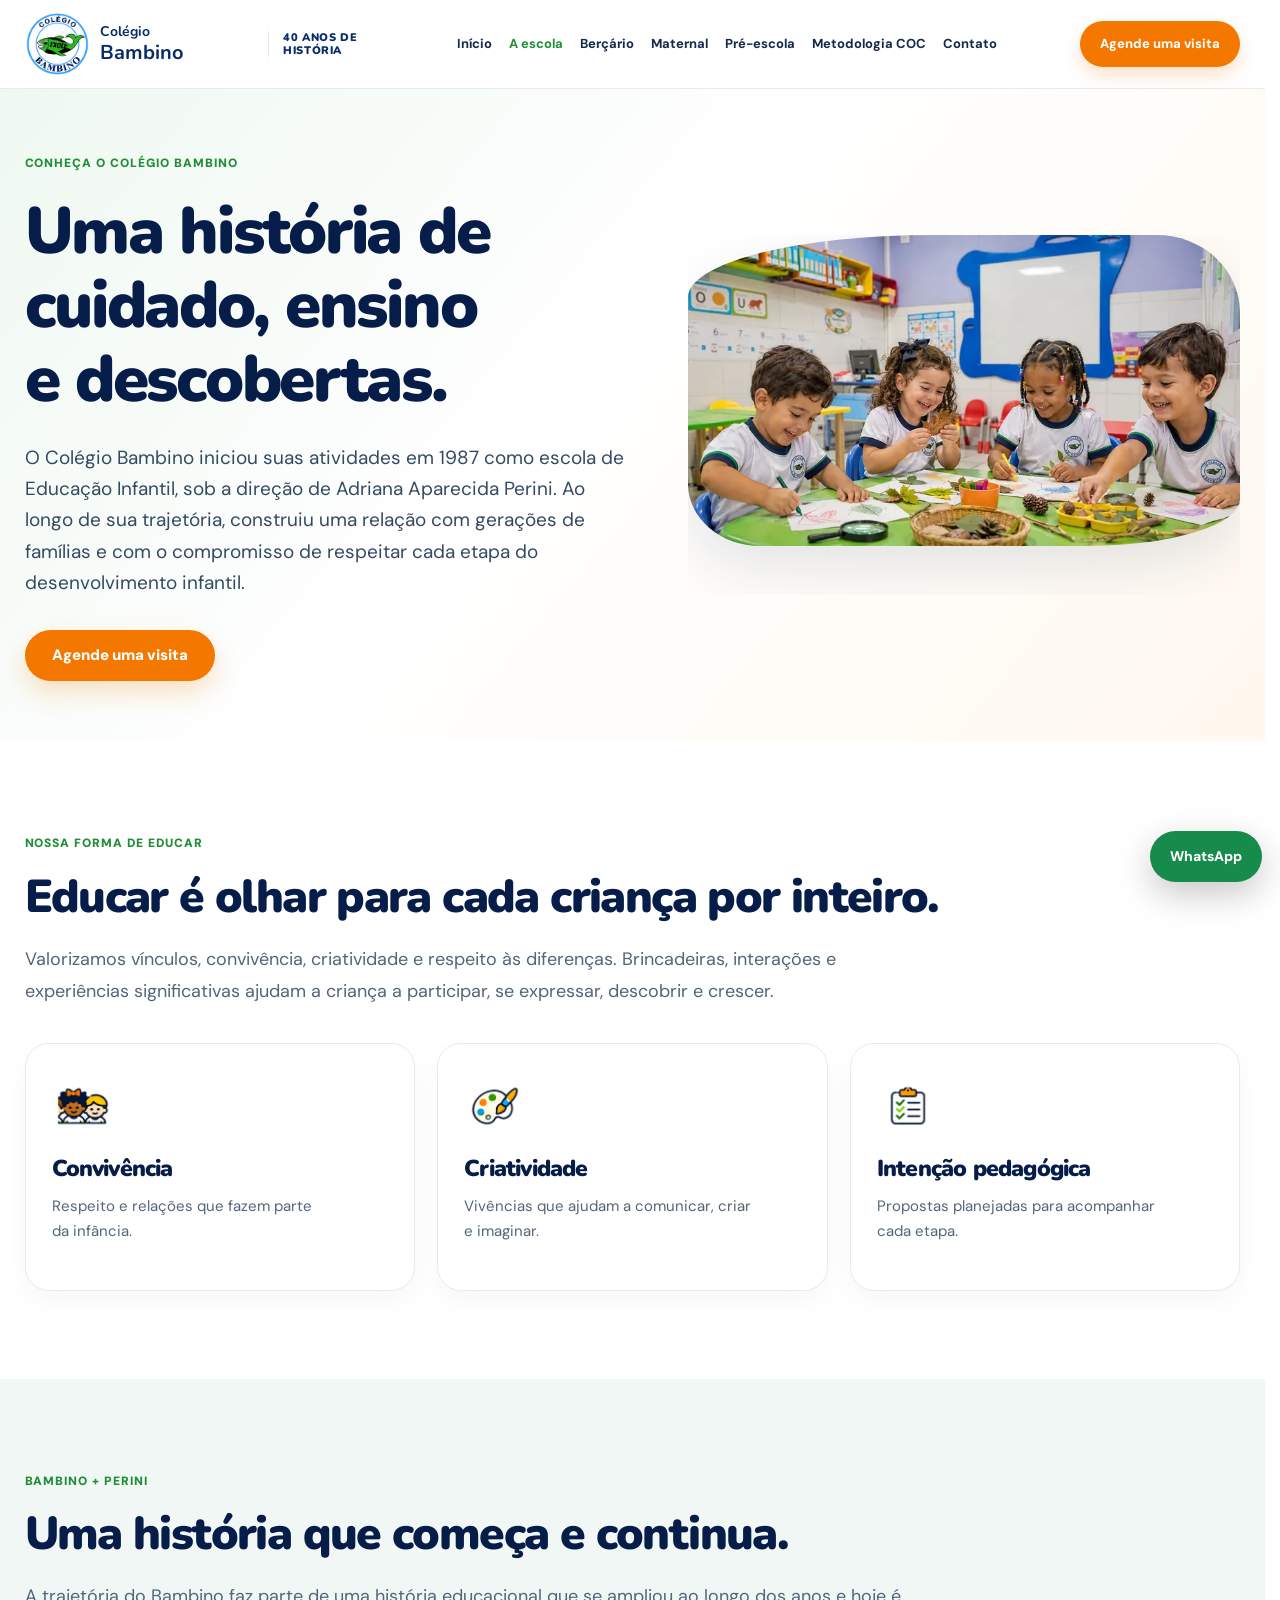
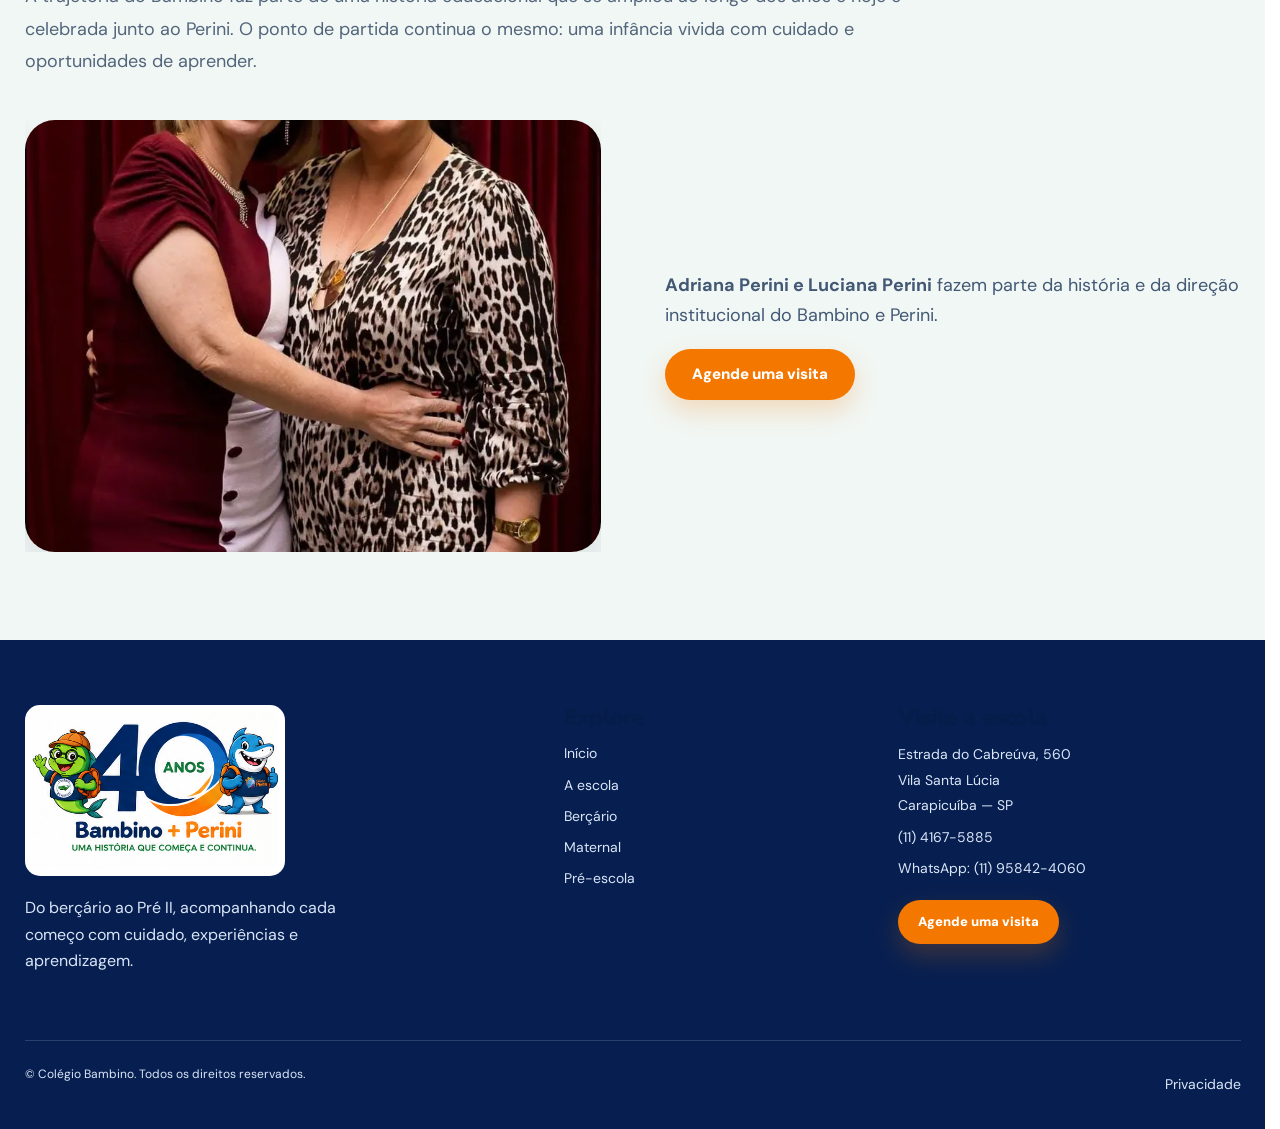
==== a-escola/index.html @ aaa8d485 "Add files via upload" ====
<!DOCTYPE html>

<html lang="pt-BR"><head><meta charset="utf-8"/><meta content="width=device-width,initial-scale=1" name="viewport"/><meta content="#072B67" name="theme-color"/><title>A Escola e Nossa História | Colégio Bambino Carapicuíba</title><meta content="Conheça a história do Colégio Bambino, sua proposta pedagógica e os 40 anos Bambino + Perini em Carapicuíba." name="description"/><link href="https://www.colegiobambino.com.br/a-escola/" rel="canonical"/><meta content="website" property="og:type"/><meta content="A Escola e Nossa História | Colégio Bambino Carapicuíba" property="og:title"/><meta content="Conheça a história do Colégio Bambino, sua proposta pedagógica e os 40 anos Bambino + Perini em Carapicuíba." property="og:description"/><meta content="https://www.colegiobambino.com.br/a-escola/" property="og:url"/><meta content="https://www.colegiobambino.com.br/assets/marcas/assinatura-40-anos.png" property="og:image"/><link href="../assets/marcas/logo-bambino.png" rel="icon" type="image/png"/><link href="https://fonts.googleapis.com" rel="preconnect"/><link crossorigin="" href="https://fonts.gstatic.com" rel="preconnect"/><link href="https://fonts.googleapis.com/css2?family=DM+Sans:wght@400;500;600;700;800&amp;family=Nunito:wght@500;600;700;800;900&amp;display=swap" rel="stylesheet"/><link href="../css/tokens.css" rel="stylesheet"/><link href="../css/site.css" rel="stylesheet"/><link href="../css/refinements.css" rel="stylesheet"/><script type="application/ld+json">{"@context": "https://schema.org", "@type": "School", "name": "Colégio Bambino", "url": "https://www.colegiobambino.com.br/", "telephone": "+55 11 95842-4060", "address": {"@type": "PostalAddress", "streetAddress": "Estrada do Cabreúva, 560", "addressLocality": "Carapicuíba", "addressRegion": "SP", "addressCountry": "BR"}, "description": "Educação Infantil particular do berçário ao Pré II, com Sistema COC, em Carapicuíba, São Paulo."}</script><script defer="" src="../js/site.js"></script><meta content="pt_BR" property="og:locale"/><meta content="index,follow,max-image-preview:large" name="robots"/><meta content="Colégio Bambino" property="og:site_name"/><meta content="summary_large_image" name="twitter:card"/></head><body><a class="skip" href="#principal">Pular para o conteúdo</a><header class="site-header"><div class="container header-wrap"><a aria-label="Colégio Bambino — início" class="brand" href="../index.html"><img alt="Colégio Bambino" decoding="async" height="70" src="../assets/marcas/logo-bambino.png" width="70"/><span>Colégio<br/><strong>Bambino</strong></span></a><span aria-label="40 anos de história Bambino e Perini" class="header-anniversary">40 ANOS DE HISTÓRIA</span><nav aria-label="Navegação principal" class="main-nav" id="menu-site"><a href="../index.html">Início</a><a aria-current="page" href="../a-escola/index.html">A escola</a><a href="../bercario/index.html">Berçário</a><a href="../maternal/index.html">Maternal</a><a href="../pre-escola/index.html">Pré-escola</a><a href="../index.html#metodologia-coc">Metodologia COC</a><a href="../contato/index.html">Contato</a></nav><div class="header-actions"><a aria-label="Agende uma visita pelo WhatsApp" class="header-cta" data-conversion="whatsapp" href="https://wa.me/5511958424060?text=Ol%C3%A1%21%20Conheci%20o%20site%20do%20Col%C3%A9gio%20Bambino%20e%20gostaria%20de%20agendar%20uma%20visita%20para%20as%20matr%C3%ADculas%20de%202027." rel="noopener noreferrer" target="_blank">Agende uma visita</a><button aria-controls="menu-site" aria-expanded="false" aria-label="Abrir menu" class="menu-toggle" type="button"><span></span><span></span><span></span></button></div></div></header><main id="principal"><section class="hero inner-hero"><div class="container hero-grid"><div class="hero-copy"><span class="eyebrow">CONHEÇA O COLÉGIO BAMBINO</span><h1>Uma história de cuidado, ensino e descobertas.</h1><p>O Colégio Bambino iniciou suas atividades em 1987 como escola de Educação Infantil, sob a direção de Adriana Aparecida Perini. Ao longo de sua trajetória, construiu uma relação com gerações de famílias e com o compromisso de respeitar cada etapa do desenvolvimento infantil.</p><div class="hero-actions"><a aria-label="Agende uma visita pelo WhatsApp" class="btn btn-primary" data-conversion="whatsapp" href="https://wa.me/5511958424060?text=Ol%C3%A1%21%20Conheci%20o%20site%20do%20Col%C3%A9gio%20Bambino%20e%20gostaria%20de%20agendar%20uma%20visita%20para%20as%20matr%C3%ADculas%20de%202027." rel="noopener noreferrer" target="_blank">Agende uma visita</a></div></div><div class="hero-image"><img alt="Crianças descobrem elementos da natureza em atividade coletiva" class="" decoding="async" fetchpriority="high" height="941" loading="eager" sizes="(max-width: 940px) 100vw, 52vw" src="../assets/fotos/exploracao-natureza.webp" srcset="../assets/fotos/exploracao-natureza-480.webp 480w, ../assets/fotos/exploracao-natureza-800.webp 800w, ../assets/fotos/exploracao-natureza.webp 1672w" width="1672"/></div></div></section><section class="section section-white" id="filosofia"><div class="container"><span class="eyebrow">NOSSA FORMA DE EDUCAR</span><h2>Educar é olhar para cada criança por inteiro.</h2><p class="lead">Valorizamos vínculos, convivência, criatividade e respeito às diferenças. Brincadeiras, interações e experiências significativas ajudam a criança a participar, se expressar, descobrir e crescer.</p><div class="feature-grid three"><article class="feature-card"><img alt="" class="ui-icon" decoding="async" height="256" loading="lazy" src="../assets/icones/18_convivencia_e_respeito.png" width="256"/><h3>Convivência</h3><p>Respeito e relações que fazem parte da infância.</p></article><article class="feature-card"><img alt="" class="ui-icon" decoding="async" height="256" loading="lazy" src="../assets/icones/09_arte_e_cultura.png" width="256"/><h3>Criatividade</h3><p>Vivências que ajudam a comunicar, criar e imaginar.</p></article><article class="feature-card"><img alt="" class="ui-icon" decoding="async" height="256" loading="lazy" src="../assets/icones/23_proposta_pedagogica.png" width="256"/><h3>Intenção pedagógica</h3><p>Propostas planejadas para acompanhar cada etapa.</p></article></div></div></section><section class="section section-mist" id="nossa-historia"><div class="container"><span class="eyebrow">BAMBINO + PERINI</span><h2>Uma história que começa e continua.</h2><p class="lead">A trajetória do Bambino faz parte de uma história educacional que se ampliou ao longo dos anos e hoje é celebrada junto ao Perini. O ponto de partida continua o mesmo: uma infância vivida com cuidado e oportunidades de aprender.</p><div class="split flip"><div class="split-text"><p><strong>Adriana Perini e Luciana Perini</strong> fazem parte da história e da direção institucional do Bambino e Perini.</p><a aria-label="Agende uma visita pelo WhatsApp" class="btn btn-primary" data-conversion="whatsapp" href="https://wa.me/5511958424060?text=Ol%C3%A1%21%20Conheci%20o%20site%20do%20Col%C3%A9gio%20Bambino%20e%20gostaria%20de%20agendar%20uma%20visita%20para%20as%20matr%C3%ADculas%20de%202027." rel="noopener noreferrer" target="_blank">Agende uma visita</a></div><div class="photo-frame"><img alt="Adriana Perini, à esquerda, e Luciana Perini, à direita" class="" decoding="async" height="1280" loading="lazy" sizes="(max-width: 640px) 100vw, (max-width: 940px) 90vw, 50vw" src="../assets/fotos/diretoras-adriana-luciana.webp" srcset="../assets/fotos/diretoras-adriana-luciana-480.webp 480w, ../assets/fotos/diretoras-adriana-luciana-800.webp 800w, ../assets/fotos/diretoras-adriana-luciana.webp 904w" width="904"/></div></div></div></section></main><footer class="site-footer"><div class="container footer-grid"><div class="footer-intro"><img alt="40 anos Bambino + Perini — Uma história que começa e continua" class="brand-anniversary" decoding="async" height="295" src="../assets/marcas/assinatura-40-anos.png" width="460"/><p>Do berçário ao Pré II, acompanhando cada começo com cuidado, experiências e aprendizagem.</p></div><div><h3>Explore</h3><a href="../index.html">Início</a><a href="../a-escola/index.html">A escola</a><a href="../bercario/index.html">Berçário</a><a href="../maternal/index.html">Maternal</a><a href="../pre-escola/index.html">Pré-escola</a></div><div><h3>Visite a escola</h3><address>Estrada do Cabreúva, 560<br/>Vila Santa Lúcia<br/>Carapicuíba — SP</address><a href="tel:+551141675885">(11) 4167-5885</a><a href="https://wa.me/5511958424060?text=Ol%C3%A1%21%20Conheci%20o%20site%20do%20Col%C3%A9gio%20Bambino%20e%20gostaria%20de%20agendar%20uma%20visita%20para%20as%20matr%C3%ADculas%20de%202027." rel="noopener noreferrer" target="_blank">WhatsApp: (11) 95842-4060</a><a aria-label="Agende uma visita pelo WhatsApp" class="btn btn-primary" data-conversion="whatsapp" href="https://wa.me/5511958424060?text=Ol%C3%A1%21%20Conheci%20o%20site%20do%20Col%C3%A9gio%20Bambino%20e%20gostaria%20de%20agendar%20uma%20visita%20para%20as%20matr%C3%ADculas%20de%202027." rel="noopener noreferrer" target="_blank">Agende uma visita</a></div></div><div class="container footer-base"><span>© Colégio Bambino. Todos os direitos reservados.</span><a href="../privacidade/index.html">Privacidade</a></div></footer><a aria-label="Conversar com a secretaria pelo WhatsApp" class="floating-whatsapp" data-conversion="whatsapp" href="https://wa.me/5511958424060?text=Ol%C3%A1%21%20Conheci%20o%20site%20do%20Col%C3%A9gio%20Bambino%20e%20gostaria%20de%20agendar%20uma%20visita%20para%20as%20matr%C3%ADculas%20de%202027." rel="noopener noreferrer" target="_blank">WhatsApp</a></body></html>
---- css/tokens.css ----
/* Colégio Bambino · tokens de interface · identidade cromática aproximada das artes homologadas */
:root {
  --blue: #082d6a; --blue-deep: #061d49; --green: #228f38;
  --orange: #f47700; --ink: #14294c; --muted: #5c6d80;
  --paper: #ffffff; --mist: #f1f7f4; --line: #e5ebee;
  --radius: 24px; --container: 1216px;
  --shadow: 0 22px 55px rgba(7,36,76,.11);
  --focus-ring: #f47700;
}
---- css/site.css ----
/* Colégio Bambino — identidade homologada. As cores são aproximações dos arquivos visuais; validar HEX na marca matriz. */
:root{--blue:#082d6a;--blue-deep:#061d49;--green:#228f38;--orange:#f47700;--ink:#14294c;--muted:#5c6d80;--paper:#fff;--mist:#f1f7f4;--line:#e5ebee;--radius:24px;--container:1216px;--shadow:0 22px 55px rgba(7,36,76,.11)}
*{box-sizing:border-box}html{scroll-behavior:smooth;scroll-padding-top:98px}body{margin:0;font-family:'DM Sans',Arial,sans-serif;color:var(--ink);background:#fff;line-height:1.65}img{display:block;max-width:100%}a{color:inherit;text-decoration:none}button,input,textarea,select{font:inherit}button{cursor:pointer}a:focus-visible,button:focus-visible,input:focus-visible,textarea:focus-visible,select:focus-visible,summary:focus-visible{outline:3px solid var(--orange);outline-offset:3px}.container{width:min(calc(100% - 44px),var(--container));margin-inline:auto}.skip{position:absolute;top:-60px;left:12px;background:white;z-index:1000;padding:10px}.skip:focus{top:10px}.site-header{position:sticky;z-index:200;top:0;background:rgba(255,255,255,.96);backdrop-filter:blur(15px);border-bottom:1px solid var(--line)}.header-wrap{display:flex;align-items:center;justify-content:space-between;gap:28px;min-height:88px}.brand{display:flex;align-items:center;gap:10px;min-width:160px;color:var(--blue);font-family:Nunito,Arial,sans-serif;font-size:14px;line-height:1.15;font-weight:700}.brand img{width:65px;height:65px;object-fit:contain}.brand strong{font-size:20px}.main-nav{display:flex;align-items:center;gap:17px}.main-nav a{font-size:13px;font-weight:700;white-space:nowrap}.main-nav a:hover,.main-nav a[aria-current=page]{color:var(--green)}.header-actions{display:flex;align-items:center;gap:12px}.header-cta{background:var(--orange);color:#fff;border-radius:100px;padding:12px 20px;font-size:13px;font-weight:800;white-space:nowrap;box-shadow:0 8px 18px rgba(244,119,0,.22)}.menu-toggle{display:none;background:transparent;border:0;width:44px;height:44px;padding:10px}.menu-toggle span{display:block;width:24px;height:2px;background:var(--blue);margin:5px 0}.hero{position:relative;overflow:hidden;background:linear-gradient(130deg,#eff8f1 0%,#fff 46%,#fff8ef 100%)}.home-hero{padding:68px 0 32px}.inner-hero{padding:60px 0}.hero-grid{display:grid;grid-template-columns:1.04fr .96fr;align-items:center;gap:clamp(28px,5vw,80px)}.eyebrow{display:inline-flex;align-items:center;gap:9px;font-size:12px;font-weight:900;letter-spacing:.15em;text-transform:uppercase;color:var(--green)}h1,h2,h3,p{margin-top:0}h1,h2,h3{font-family:Nunito,Arial,sans-serif;letter-spacing:-.035em;line-height:1.13;color:var(--blue-deep)}h1{font-size:clamp(39px,5.1vw,74px);margin:20px 0 25px;font-weight:900}h1 em{font-style:normal;color:var(--green)}h2{font-size:clamp(31px,3.6vw,51px);max-width:950px;margin:15px 0 20px;font-weight:900}h3{font-size:23px;font-weight:900;margin-bottom:12px}.hero-copy p{font-size:clamp(16px,1.5vw,19px);max-width:635px;color:#344a63}.hero-support{font-size:15px!important;font-weight:700;color:var(--blue)!important}.hero-actions{display:flex;align-items:center;flex-wrap:wrap;gap:18px;margin-top:32px}.btn{display:inline-flex;align-items:center;justify-content:center;gap:18px;border:2px solid transparent;border-radius:100px;padding:14px 25px;font-size:15px;font-weight:900;line-height:1.25;transition:transform .2s,box-shadow .2s;text-align:center}.btn:hover,.header-cta:hover{transform:translateY(-2px)}.btn-primary{background:var(--orange);color:white;box-shadow:0 11px 26px rgba(244,119,0,.23)}.btn-outline{border-color:var(--blue);color:var(--blue);background:white}.btn span{font-size:21px;line-height:1}.text-link,.card-link{font-weight:900;color:var(--green);text-decoration:underline;text-decoration-thickness:2px;text-underline-offset:5px}.hero-image{position:relative;min-height:360px}.hero-image>img{height:clamp(340px,38vw,510px);width:100%;object-fit:cover;object-position:center;border-radius:44% 15% 28% 13% / 20% 25% 15% 20%;box-shadow:var(--shadow)}.photo-label{position:absolute;bottom:12px;left:-18px;border-radius:16px;padding:13px 18px;background:white;box-shadow:var(--shadow);font-size:14px;font-weight:800}.hero-anniversary{display:flex;align-items:center;gap:24px;margin-top:30px;padding-top:22px;border-top:1px solid #dae7da}.brand-anniversary{width:220px;max-width:100%;height:auto;object-fit:contain}.hero-anniversary span{font-weight:800;color:var(--blue)}.section{padding:88px 0;scroll-margin-top:90px}.section .lead{font-size:18px;max-width:900px;color:#52657b;line-height:1.8;margin-bottom:34px}.section-white{background:white}.section-mist{background:var(--mist)}.section-blue{background:#eff4ff}.section-cta{background:var(--blue-deep);color:white;text-align:center}.section-cta .container{max-width:900px}.section-cta h2,.section-cta .eyebrow,.section-cta .lead{color:#fff}.section-cta .eyebrow{color:#a1e5b1}.section-cta .lead{margin-inline:auto}.section-cta .btn{margin-top:12px}.compact{text-align:center}.compact h2,.compact .lead{margin-inline:auto}.split{display:grid;grid-template-columns:1fr 1fr;align-items:center;gap:clamp(25px,5vw,85px);margin-top:42px}.split.flip .photo-frame,.split.flip .mascot-panel{grid-column:1;grid-row:1}.split.flip .split-text{grid-column:2;grid-row:1}.split-text p{color:#425875;font-size:18px}.photo-frame img{width:100%;aspect-ratio:4/3;object-fit:cover;border-radius:30px;box-shadow:var(--shadow)}.mascot-panel{min-height:340px;border-radius:32px;background:linear-gradient(145deg,#dff3e4,#fef7e8);display:flex;align-items:center;justify-content:center;padding:25px}.mascot-panel img{max-height:355px;object-fit:contain}.feature-grid,.photo-grid{display:grid;gap:22px;margin-top:36px}.feature-grid.three,.photo-grid{grid-template-columns:repeat(3,minmax(0,1fr))}.feature-grid.two{grid-template-columns:repeat(2,minmax(0,1fr))}.feature-grid.four{grid-template-columns:repeat(4,minmax(0,1fr))}.feature-card{background:white;border:1px solid #e5eced;padding:31px 26px;border-radius:24px;box-shadow:0 10px 26px rgba(7,37,80,.035);height:100%}.feature-card .ui-icon{width:62px;height:62px;object-fit:contain;margin-bottom:19px}.feature-card p{color:#53657a;font-size:15px}.feature-card h3{font-size:23px}.section-footnote{font-size:14px;color:#5b6c7e;margin-top:22px}.feature-grid+.btn{margin-top:30px}.photo-card{background:white;border-radius:26px;overflow:hidden;box-shadow:0 10px 32px rgba(5,37,74,.07)}.photo-card-media{overflow:hidden}.photo-card-media img{width:100%;aspect-ratio:4/3;object-fit:cover;transition:transform .4s}.photo-card:hover .photo-card-media img{transform:scale(1.035)}.photo-card-foot{padding:20px 24px}.photo-card-foot h3{font-size:20px;margin:0}.photo-card-foot .card-link{display:inline-block;margin-top:13px}.center-cta{text-align:center;margin-top:38px}.mini-benefits{display:grid;grid-template-columns:44px 1fr;align-items:center;gap:10px 14px;margin:25px 0}.mini-benefits .ui-icon{width:44px;height:44px;object-fit:contain}.mini-benefits span{font-weight:800;color:var(--blue)}.faq-list{max-width:850px;margin:34px auto 0}.faq-item{border-radius:15px;background:white;border:1px solid #e4ecee;margin:10px 0;padding:2px 22px}.faq-item summary{cursor:pointer;display:flex;justify-content:space-between;align-items:center;gap:20px;padding:20px 0;font-weight:800;color:var(--blue);list-style:none}.faq-item summary::-webkit-details-marker{display:none}.faq-item summary span{font-size:27px;color:var(--green)}.faq-item[open] summary span{transform:rotate(45deg)}.faq-item p{color:#52657b;padding:0 0 20px;margin:0}.contact-grid{display:grid;grid-template-columns:.8fr 1.2fr;gap:40px;margin-top:30px}.contact-aside{background:var(--mist);padding:34px;border-radius:24px;align-self:start}.contact-aside a:not(.btn){display:block;margin:14px 0;color:var(--green);font-weight:800}.contact-aside .btn{margin-top:25px}.small-note{font-size:12px;color:#677487}.lead-form{display:grid;gap:17px;background:white;border:1px solid var(--line);border-radius:24px;padding:30px;box-shadow:var(--shadow)}.lead-form label{font-weight:700;color:var(--blue);display:grid;gap:7px}.lead-form input:not([type=checkbox]),.lead-form select,.lead-form textarea{min-width:0;width:100%;border:1px solid #cbd7df;border-radius:12px;padding:13px 15px;color:#182f4a;background:white}.lead-form .consent{display:flex;gap:12px;font-size:13px;font-weight:500;line-height:1.45}.consent input{flex:none;width:19px;height:19px}.consent a{text-decoration:underline;color:var(--green)}.lead-form button{justify-self:start}.site-footer{background:#071f50;color:#dae6f8;padding-top:65px}.footer-grid{display:grid;grid-template-columns:1.4fr .8fr 1fr;gap:60px;padding-bottom:50px}.footer-intro .brand-anniversary{background:white;border-radius:15px;padding:7px;width:255px}.footer-intro p{margin-top:19px;max-width:345px}.site-footer h2{font-size:19px;color:white;margin-top:10px}.site-footer a:not(.btn){display:block;margin:8px 0;font-size:14px}.site-footer address{font-style:normal;line-height:1.8;font-size:14px}.site-footer .btn{margin-top:12px;font-size:13px;padding:12px 18px}.footer-base{border-top:1px solid #27416d;padding:24px 0;display:flex;justify-content:space-between;gap:20px;font-size:12px}.floating-whatsapp{position:fixed;right:18px;bottom:18px;z-index:99;background:#168b4c;color:#fff;padding:14px 20px;border-radius:100px;font-weight:800;font-size:14px;box-shadow:0 12px 35px rgba(0,0,0,.22)}.text-content{max-width:900px}.text-content h2{font-size:28px}.text-content p{font-size:17px}.hero-brand-art{display:flex;align-items:center;justify-content:center}.hero-brand-art img{height:390px;width:auto;object-fit:contain;box-shadow:none;border-radius:0}.section-blue .split-text{color:var(--ink)}
@media(max-width:1120px){.main-nav{gap:11px}.main-nav a{font-size:12px}.header-cta{padding:11px 13px}.brand{min-width:120px}.brand strong{font-size:17px}.brand img{width:54px;height:54px}}
@media(max-width:940px){.header-wrap{min-height:72px}.menu-toggle{display:block}.main-nav{display:none;position:absolute;top:72px;left:0;right:0;background:white;flex-direction:column;align-items:stretch;padding:17px 25px 26px;box-shadow:0 20px 35px rgba(6,31,70,.12);max-height:calc(100dvh - 72px);overflow-y:auto}.main-nav.open{display:flex}.main-nav a{font-size:15px;padding:10px 8px}.hero-grid,.split,.contact-grid{grid-template-columns:1fr}.hero-image img{height:420px}.split.flip .photo-frame,.split.flip .mascot-panel,.split.flip .split-text{grid-column:auto;grid-row:auto}.feature-grid.four{grid-template-columns:repeat(2,minmax(0,1fr))}.footer-grid{gap:25px;grid-template-columns:1.2fr 1fr}.footer-grid>div:last-child{grid-column:1/-1}}
@media(max-width:640px){.container{width:min(calc(100% - 32px),var(--container))}.header-wrap{gap:6px}.brand{min-width:unset}.brand img{width:48px;height:48px}.brand>span{font-size:11px}.brand strong{font-size:16px}.header-cta{font-size:11px;padding:10px 11px}.home-hero,.inner-hero{padding:34px 0}.hero-grid{gap:24px}h1{font-size:clamp(34px,10vw,48px);margin:14px 0 20px}h2{font-size:34px}.hero-copy p{font-size:16px}.hero-actions{gap:15px}.hero-image{min-height:0}.hero-image>img{height:290px;border-radius:28px}.photo-label{bottom:8px;left:8px;font-size:11px;padding:9px 11px}.hero-anniversary{align-items:flex-start;gap:12px}.hero-anniversary .brand-anniversary{width:140px}.hero-anniversary span{font-size:12px}.section{padding:60px 0}.section .lead{font-size:16px}.feature-grid.three,.photo-grid,.feature-grid.two,.feature-grid.four{grid-template-columns:1fr}.feature-card{padding:24px}.photo-frame img{border-radius:19px}.footer-grid{grid-template-columns:1fr}.footer-grid>div:last-child{grid-column:auto}.footer-base{display:block}.floating-whatsapp{font-size:12px;padding:11px 16px}.lead-form{padding:18px}.contact-aside{padding:24px}.hero-brand-art img{height:290px}.eyebrow{font-size:11px}.btn{width:100%;padding:14px 16px}.center-cta .btn{width:auto}.hero-actions .text-link{margin-inline:auto}.site-footer{padding-top:45px}}
@media(prefers-reduced-motion:reduce){*,*::before,*::after{scroll-behavior:auto!important;animation-duration:.01ms!important;transition-duration:.01ms!important}}
---- css/refinements.css ----
/* Acabamento sênior: tipografia, foco, responsividade e componentes. */
html { scrollbar-gutter: stable; }
body { overflow-x: clip; -webkit-font-smoothing: antialiased; }
img { height: auto; }
.hero-image img, .photo-frame img, .photo-card-media img { height: 100%; }
:focus-visible { outline: 3px solid var(--focus-ring); outline-offset: 4px; }
.site-header { isolation: isolate; }
.header-wrap { position: relative; }
.header-anniversary { display: inline-flex; align-items: center; border-left: 1px solid var(--line); padding-left: 14px; font-family: Nunito,Arial,sans-serif; font-size: 11px; font-weight: 900; color: var(--blue); letter-spacing: .055em; line-height: 1.2; max-width: 105px; }
.brand-anniversary { object-fit: contain; }
.header-cta,.btn,.floating-whatsapp { transition: transform .2s ease, box-shadow .2s ease, background-color .2s ease; }
.header-cta:hover,.btn:hover,.floating-whatsapp:hover { transform: translateY(-2px); }
.header-cta:active,.btn:active,.floating-whatsapp:active { transform: translateY(0); }
.eyebrow { letter-spacing: .08em; }
.hero-copy h1 { text-wrap: balance; }
.hero-copy > p,.lead,.feature-card p { text-wrap: pretty; }
.hero-image { overflow: hidden; }
.hero-image > img { width: 100%; object-fit: cover; }
.hero-anniversary { gap: 25px; }
.hero-anniversary .brand-anniversary { flex: none; }
.hero-anniversary span { max-width: 300px; }
.feature-card,.photo-card { transition: transform .25s ease,box-shadow .25s ease; }
@media (hover:hover) { .feature-card:hover,.photo-card:hover { transform: translateY(-3px); box-shadow: 0 20px 45px rgba(7,36,76,.08); } }
.feature-card h3,.photo-card h3 { text-wrap: balance; }
.site-footer a:not(.btn):hover { text-decoration: underline; text-underline-offset: 4px; }
.site-footer .brand-anniversary { width: 260px; max-width: 100%; height: auto; }
.photo-frame, .photo-card-media { overflow: hidden; }
.contact-aside address { overflow-wrap: anywhere; }
.form-notice { background: #fff7eb; color:#6c3700; padding: 12px 15px; border: 1px solid #efd7b7; border-radius: 12px; font-size: 14px; }
.floating-whatsapp { min-width: 96px; text-align: center; }
@media (max-width: 1210px) { .header-anniversary { display: none; } }
@media (max-width: 940px) {
 .site-header:has(.main-nav.open) { box-shadow: 0 14px 36px rgba(7,36,76,.14); }
 .main-nav.open { border-top: 1px solid var(--line); }
 .main-nav a { min-height: 44px; display: flex; align-items: center; }
 .hero-grid { align-items: stretch; }
 .hero-image { width: 100%; }
}
@media (max-width: 640px) {
 .header-wrap { min-height: 72px; }
 .hero-copy { min-width: 0; }
 .hero-copy h1 { font-size: clamp(32px, 9.5vw, 45px); line-height: 1.1; }
 h2 { font-size: clamp(28px,8vw,36px); line-height: 1.18; }
 .hero-image>img { height: 315px; object-position: center 38%; }
 .hero-anniversary { flex-wrap: wrap; align-items: center; }
 .hero-anniversary .brand-anniversary { width: min(190px,50%); }
 .hero-anniversary span { flex: 1 1 130px; }
 .feature-card,.photo-card { min-width: 0; }
 .floating-whatsapp { bottom: max(14px,env(safe-area-inset-bottom)); right: 14px; }
 .footer-base { padding-bottom: 80px; }
 .contact-grid > * { min-width: 0; }
}
@media (max-width: 375px) {
 .header-cta { padding: 9px 10px; font-size: 10px; }
 .brand strong { font-size: 15px; }
 .menu-toggle { width: 39px; padding-inline: 7px; }
 .container { width: calc(100% - 28px); }
}
@media (prefers-reduced-motion: reduce) { .header-cta,.btn,.floating-whatsapp,.feature-card,.photo-card { transition: none !important; } }

/* Lançamento: acessibilidade e estabilidade visual */
:root{--focus-ring:#b84b00}
.spam-trap{position:absolute!important;width:1px!important;height:1px!important;overflow:hidden!important;clip-path:inset(50%)!important;white-space:nowrap!important}
.form-delivery-hint{margin:0;font-size:14px;line-height:1.5;color:#425875}
html{overflow-x:clip}
.feature-grid > *, .photo-grid > *, .split > *, .hero-grid > *{min-width:0}
.hero-copy,.split-text,.footer-grid{overflow-wrap:break-word}
a.btn:focus-visible,button:focus-visible,summary:focus-visible{outline:3px solid var(--focus-ring);outline-offset:4px}
button:disabled{opacity:.65;cursor:wait}
@media(max-width:940px){.main-nav.open{z-index:250} .site-header .header-actions{flex-shrink:0}}
@media(max-width:640px){.hero-actions .btn{max-width:100%}.hero-anniversary{justify-content:center;text-align:center}.hero-anniversary span{flex-basis:150px}.lead-form button{width:100%}.footer-base{line-height:1.7}}
@media(prefers-reduced-motion:reduce){html{scroll-behavior:auto}}
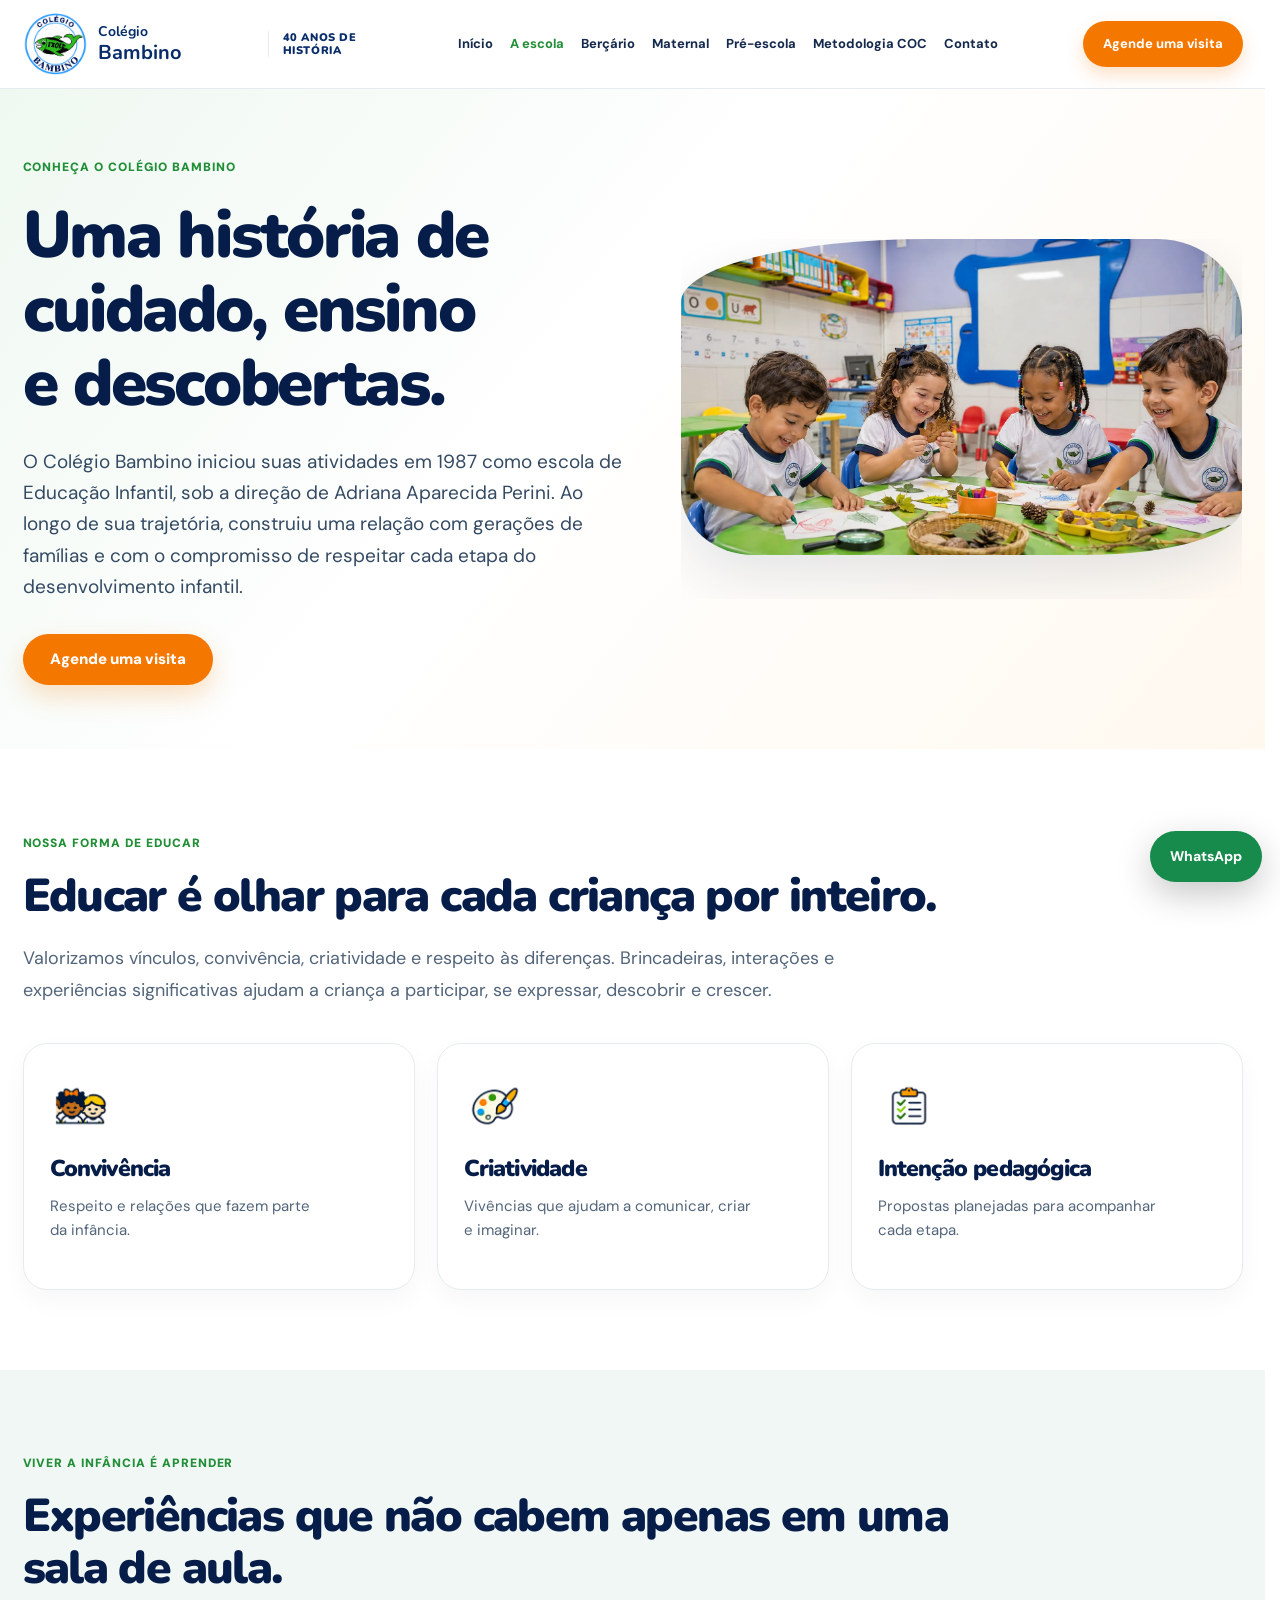
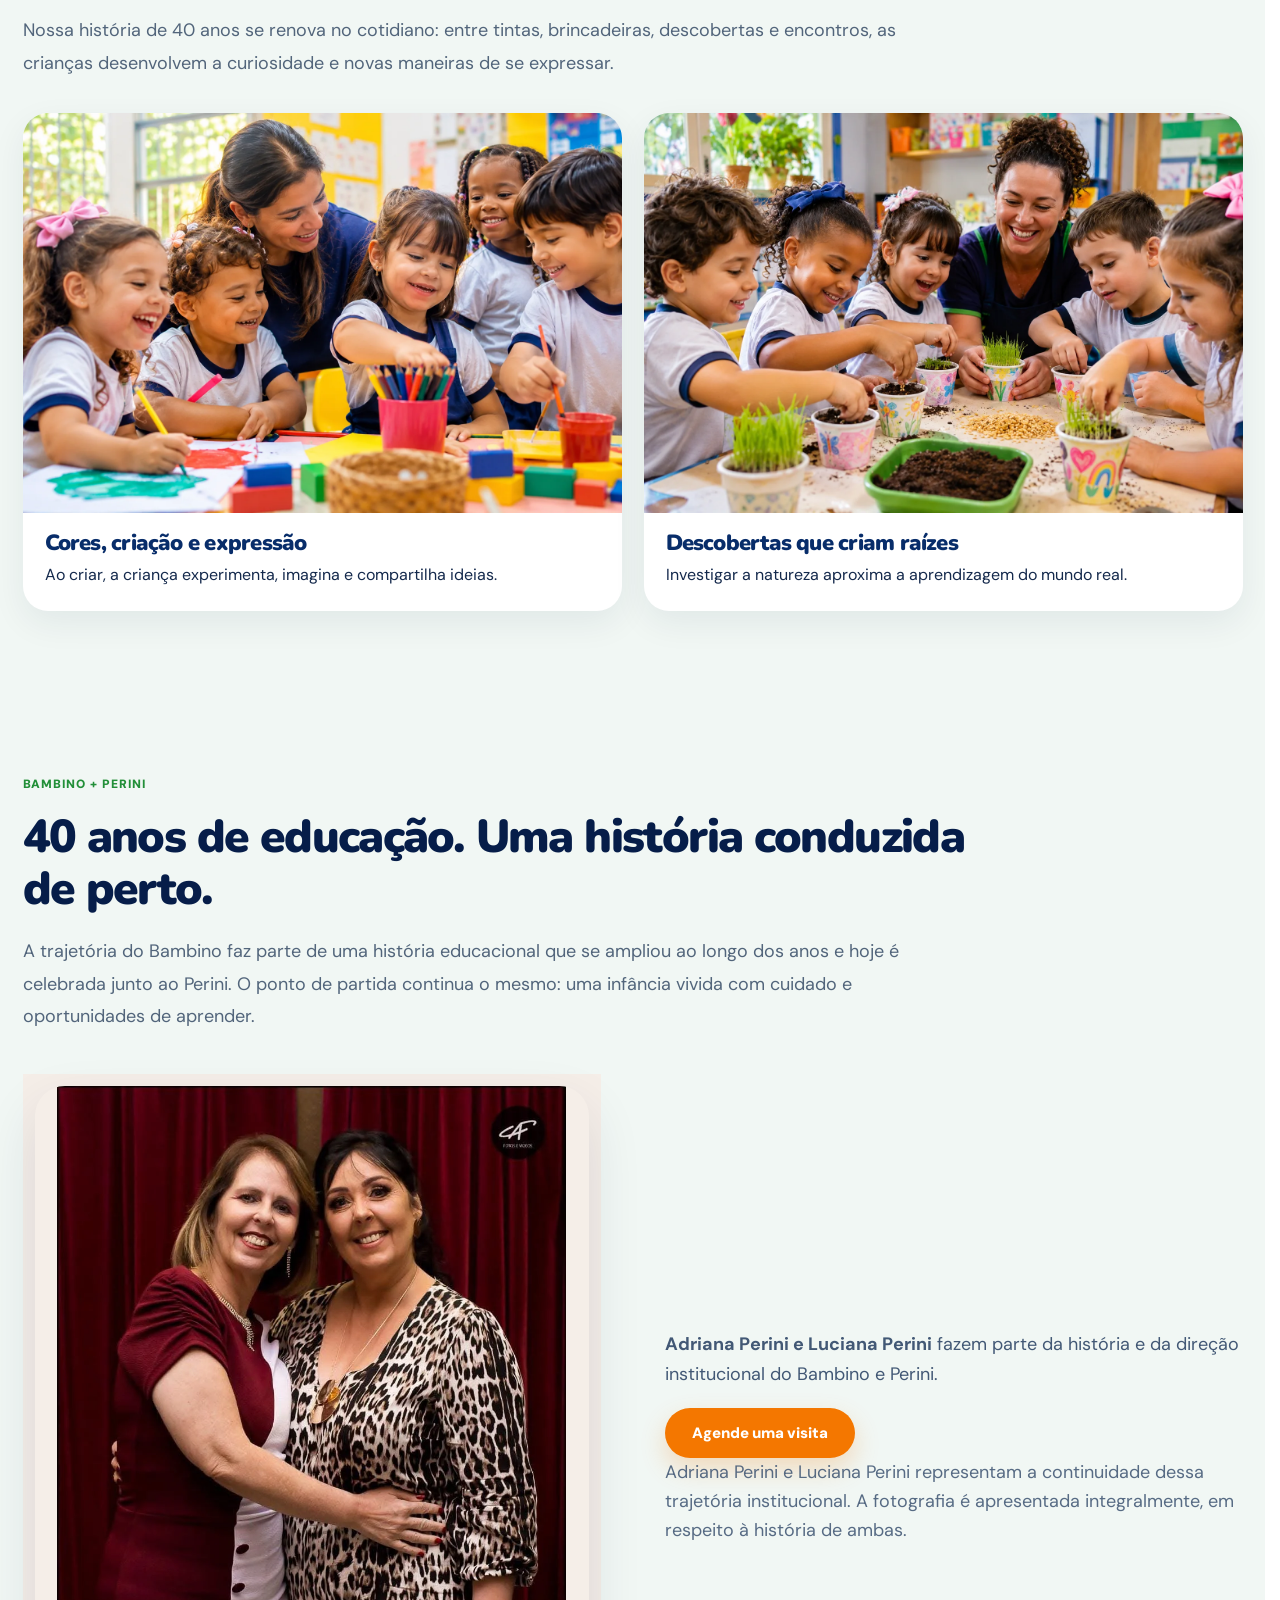
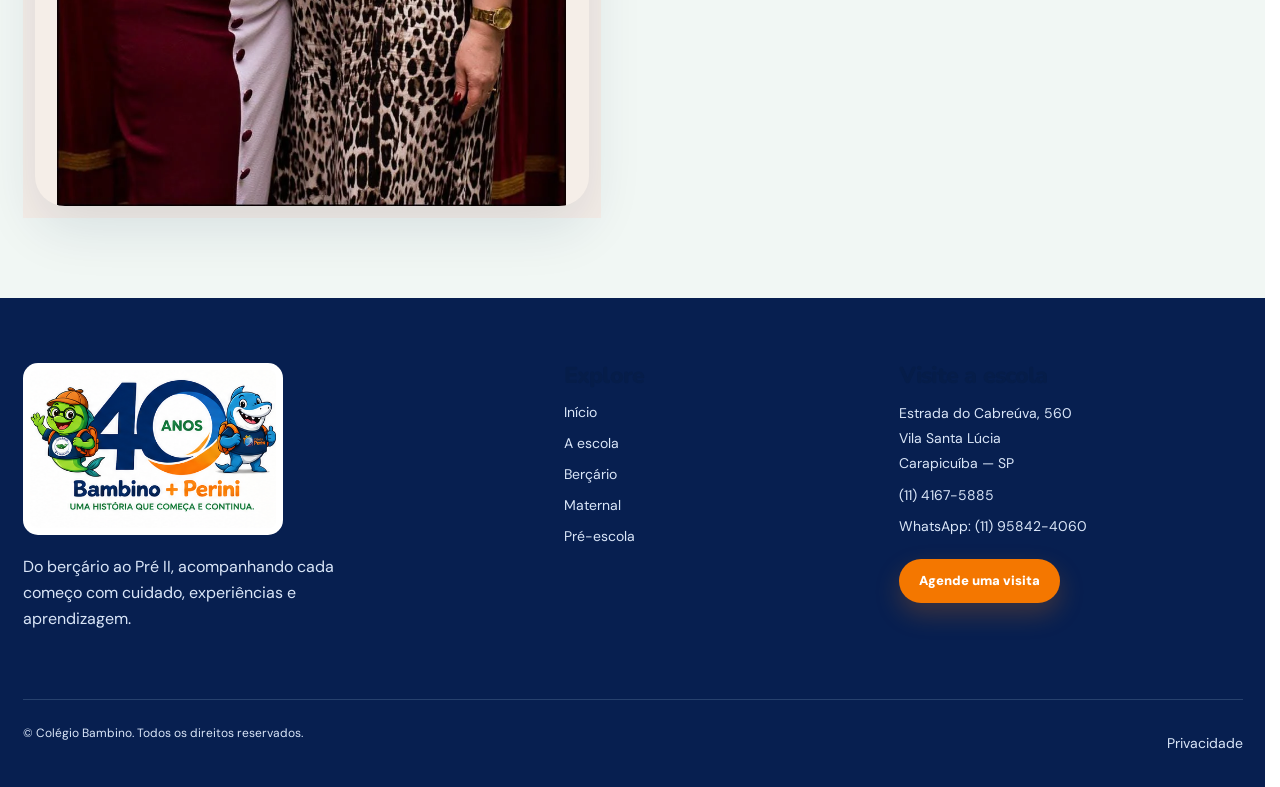
==== commit ce54f213: "Add files via upload" ====
--- a/a-escola/index.html
+++ b/a-escola/index.html
@@ -1,3 +1,3 @@
 <!DOCTYPE html>
 
-<html lang="pt-BR"><head><meta charset="utf-8"/><meta content="width=device-width,initial-scale=1" name="viewport"/><meta content="#072B67" name="theme-color"/><title>A Escola e Nossa História | Colégio Bambino Carapicuíba</title><meta content="Conheça a história do Colégio Bambino, sua proposta pedagógica e os 40 anos Bambino + Perini em Carapicuíba." name="description"/><link href="https://www.colegiobambino.com.br/a-escola/" rel="canonical"/><meta content="website" property="og:type"/><meta content="A Escola e Nossa História | Colégio Bambino Carapicuíba" property="og:title"/><meta content="Conheça a história do Colégio Bambino, sua proposta pedagógica e os 40 anos Bambino + Perini em Carapicuíba." property="og:description"/><meta content="https://www.colegiobambino.com.br/a-escola/" property="og:url"/><meta content="https://www.colegiobambino.com.br/assets/marcas/assinatura-40-anos.png" property="og:image"/><link href="../assets/marcas/logo-bambino.png" rel="icon" type="image/png"/><link href="https://fonts.googleapis.com" rel="preconnect"/><link crossorigin="" href="https://fonts.gstatic.com" rel="preconnect"/><link href="https://fonts.googleapis.com/css2?family=DM+Sans:wght@400;500;600;700;800&amp;family=Nunito:wght@500;600;700;800;900&amp;display=swap" rel="stylesheet"/><link href="../css/tokens.css" rel="stylesheet"/><link href="../css/site.css" rel="stylesheet"/><link href="../css/refinements.css" rel="stylesheet"/><script type="application/ld+json">{"@context": "https://schema.org", "@type": "School", "name": "Colégio Bambino", "url": "https://www.colegiobambino.com.br/", "telephone": "+55 11 95842-4060", "address": {"@type": "PostalAddress", "streetAddress": "Estrada do Cabreúva, 560", "addressLocality": "Carapicuíba", "addressRegion": "SP", "addressCountry": "BR"}, "description": "Educação Infantil particular do berçário ao Pré II, com Sistema COC, em Carapicuíba, São Paulo."}</script><script defer="" src="../js/site.js"></script><meta content="pt_BR" property="og:locale"/><meta content="index,follow,max-image-preview:large" name="robots"/><meta content="Colégio Bambino" property="og:site_name"/><meta content="summary_large_image" name="twitter:card"/></head><body><a class="skip" href="#principal">Pular para o conteúdo</a><header class="site-header"><div class="container header-wrap"><a aria-label="Colégio Bambino — início" class="brand" href="../index.html"><img alt="Colégio Bambino" decoding="async" height="70" src="../assets/marcas/logo-bambino.png" width="70"/><span>Colégio<br/><strong>Bambino</strong></span></a><span aria-label="40 anos de história Bambino e Perini" class="header-anniversary">40 ANOS DE HISTÓRIA</span><nav aria-label="Navegação principal" class="main-nav" id="menu-site"><a href="../index.html">Início</a><a aria-current="page" href="../a-escola/index.html">A escola</a><a href="../bercario/index.html">Berçário</a><a href="../maternal/index.html">Maternal</a><a href="../pre-escola/index.html">Pré-escola</a><a href="../index.html#metodologia-coc">Metodologia COC</a><a href="../contato/index.html">Contato</a></nav><div class="header-actions"><a aria-label="Agende uma visita pelo WhatsApp" class="header-cta" data-conversion="whatsapp" href="https://wa.me/5511958424060?text=Ol%C3%A1%21%20Conheci%20o%20site%20do%20Col%C3%A9gio%20Bambino%20e%20gostaria%20de%20agendar%20uma%20visita%20para%20as%20matr%C3%ADculas%20de%202027." rel="noopener noreferrer" target="_blank">Agende uma visita</a><button aria-controls="menu-site" aria-expanded="false" aria-label="Abrir menu" class="menu-toggle" type="button"><span></span><span></span><span></span></button></div></div></header><main id="principal"><section class="hero inner-hero"><div class="container hero-grid"><div class="hero-copy"><span class="eyebrow">CONHEÇA O COLÉGIO BAMBINO</span><h1>Uma história de cuidado, ensino e descobertas.</h1><p>O Colégio Bambino iniciou suas atividades em 1987 como escola de Educação Infantil, sob a direção de Adriana Aparecida Perini. Ao longo de sua trajetória, construiu uma relação com gerações de famílias e com o compromisso de respeitar cada etapa do desenvolvimento infantil.</p><div class="hero-actions"><a aria-label="Agende uma visita pelo WhatsApp" class="btn btn-primary" data-conversion="whatsapp" href="https://wa.me/5511958424060?text=Ol%C3%A1%21%20Conheci%20o%20site%20do%20Col%C3%A9gio%20Bambino%20e%20gostaria%20de%20agendar%20uma%20visita%20para%20as%20matr%C3%ADculas%20de%202027." rel="noopener noreferrer" target="_blank">Agende uma visita</a></div></div><div class="hero-image"><img alt="Crianças descobrem elementos da natureza em atividade coletiva" class="" decoding="async" fetchpriority="high" height="941" loading="eager" sizes="(max-width: 940px) 100vw, 52vw" src="../assets/fotos/exploracao-natureza.webp" srcset="../assets/fotos/exploracao-natureza-480.webp 480w, ../assets/fotos/exploracao-natureza-800.webp 800w, ../assets/fotos/exploracao-natureza.webp 1672w" width="1672"/></div></div></section><section class="section section-white" id="filosofia"><div class="container"><span class="eyebrow">NOSSA FORMA DE EDUCAR</span><h2>Educar é olhar para cada criança por inteiro.</h2><p class="lead">Valorizamos vínculos, convivência, criatividade e respeito às diferenças. Brincadeiras, interações e experiências significativas ajudam a criança a participar, se expressar, descobrir e crescer.</p><div class="feature-grid three"><article class="feature-card"><img alt="" class="ui-icon" decoding="async" height="256" loading="lazy" src="../assets/icones/18_convivencia_e_respeito.png" width="256"/><h3>Convivência</h3><p>Respeito e relações que fazem parte da infância.</p></article><article class="feature-card"><img alt="" class="ui-icon" decoding="async" height="256" loading="lazy" src="../assets/icones/09_arte_e_cultura.png" width="256"/><h3>Criatividade</h3><p>Vivências que ajudam a comunicar, criar e imaginar.</p></article><article class="feature-card"><img alt="" class="ui-icon" decoding="async" height="256" loading="lazy" src="../assets/icones/23_proposta_pedagogica.png" width="256"/><h3>Intenção pedagógica</h3><p>Propostas planejadas para acompanhar cada etapa.</p></article></div></div></section><section class="section section-mist" id="nossa-historia"><div class="container"><span class="eyebrow">BAMBINO + PERINI</span><h2>Uma história que começa e continua.</h2><p class="lead">A trajetória do Bambino faz parte de uma história educacional que se ampliou ao longo dos anos e hoje é celebrada junto ao Perini. O ponto de partida continua o mesmo: uma infância vivida com cuidado e oportunidades de aprender.</p><div class="split flip"><div class="split-text"><p><strong>Adriana Perini e Luciana Perini</strong> fazem parte da história e da direção institucional do Bambino e Perini.</p><a aria-label="Agende uma visita pelo WhatsApp" class="btn btn-primary" data-conversion="whatsapp" href="https://wa.me/5511958424060?text=Ol%C3%A1%21%20Conheci%20o%20site%20do%20Col%C3%A9gio%20Bambino%20e%20gostaria%20de%20agendar%20uma%20visita%20para%20as%20matr%C3%ADculas%20de%202027." rel="noopener noreferrer" target="_blank">Agende uma visita</a></div><div class="photo-frame"><img alt="Adriana Perini, à esquerda, e Luciana Perini, à direita" class="" decoding="async" height="1280" loading="lazy" sizes="(max-width: 640px) 100vw, (max-width: 940px) 90vw, 50vw" src="../assets/fotos/diretoras-adriana-luciana.webp" srcset="../assets/fotos/diretoras-adriana-luciana-480.webp 480w, ../assets/fotos/diretoras-adriana-luciana-800.webp 800w, ../assets/fotos/diretoras-adriana-luciana.webp 904w" width="904"/></div></div></div></section></main><footer class="site-footer"><div class="container footer-grid"><div class="footer-intro"><img alt="40 anos Bambino + Perini — Uma história que começa e continua" class="brand-anniversary" decoding="async" height="295" src="../assets/marcas/assinatura-40-anos.png" width="460"/><p>Do berçário ao Pré II, acompanhando cada começo com cuidado, experiências e aprendizagem.</p></div><div><h3>Explore</h3><a href="../index.html">Início</a><a href="../a-escola/index.html">A escola</a><a href="../bercario/index.html">Berçário</a><a href="../maternal/index.html">Maternal</a><a href="../pre-escola/index.html">Pré-escola</a></div><div><h3>Visite a escola</h3><address>Estrada do Cabreúva, 560<br/>Vila Santa Lúcia<br/>Carapicuíba — SP</address><a href="tel:+551141675885">(11) 4167-5885</a><a href="https://wa.me/5511958424060?text=Ol%C3%A1%21%20Conheci%20o%20site%20do%20Col%C3%A9gio%20Bambino%20e%20gostaria%20de%20agendar%20uma%20visita%20para%20as%20matr%C3%ADculas%20de%202027." rel="noopener noreferrer" target="_blank">WhatsApp: (11) 95842-4060</a><a aria-label="Agende uma visita pelo WhatsApp" class="btn btn-primary" data-conversion="whatsapp" href="https://wa.me/5511958424060?text=Ol%C3%A1%21%20Conheci%20o%20site%20do%20Col%C3%A9gio%20Bambino%20e%20gostaria%20de%20agendar%20uma%20visita%20para%20as%20matr%C3%ADculas%20de%202027." rel="noopener noreferrer" target="_blank">Agende uma visita</a></div></div><div class="container footer-base"><span>© Colégio Bambino. Todos os direitos reservados.</span><a href="../privacidade/index.html">Privacidade</a></div></footer><a aria-label="Conversar com a secretaria pelo WhatsApp" class="floating-whatsapp" data-conversion="whatsapp" href="https://wa.me/5511958424060?text=Ol%C3%A1%21%20Conheci%20o%20site%20do%20Col%C3%A9gio%20Bambino%20e%20gostaria%20de%20agendar%20uma%20visita%20para%20as%20matr%C3%ADculas%20de%202027." rel="noopener noreferrer" target="_blank">WhatsApp</a></body></html>+<html lang="pt-BR"><head><meta charset="utf-8"/><meta content="width=device-width,initial-scale=1" name="viewport"/><meta content="#072B67" name="theme-color"/><title>A Escola e Nossa História | Colégio Bambino Carapicuíba</title><meta content="Conheça a história do Colégio Bambino, sua proposta pedagógica e os 40 anos Bambino + Perini em Carapicuíba." name="description"/><link href="https://www.colegiobambino.com.br/a-escola/" rel="canonical"/><meta content="website" property="og:type"/><meta content="A Escola e Nossa História | Colégio Bambino Carapicuíba" property="og:title"/><meta content="Conheça a história do Colégio Bambino, sua proposta pedagógica e os 40 anos Bambino + Perini em Carapicuíba." property="og:description"/><meta content="https://www.colegiobambino.com.br/a-escola/" property="og:url"/><meta content="https://www.colegiobambino.com.br/assets/marcas/assinatura-40-anos.png" property="og:image"/><link href="../assets/marcas/logo-bambino.png" rel="icon" type="image/png"/><link href="https://fonts.googleapis.com" rel="preconnect"/><link crossorigin="" href="https://fonts.gstatic.com" rel="preconnect"/><link href="https://fonts.googleapis.com/css2?family=DM+Sans:wght@400;500;600;700;800&amp;family=Nunito:wght@500;600;700;800;900&amp;display=swap" rel="stylesheet"/><link href="../css/tokens.css" rel="stylesheet"/><link href="../css/site.css" rel="stylesheet"/><link href="../css/refinements.css" rel="stylesheet"/><script type="application/ld+json">{"@context": "https://schema.org", "@type": "School", "name": "Colégio Bambino", "url": "https://www.colegiobambino.com.br/", "telephone": "+55 11 95842-4060", "address": {"@type": "PostalAddress", "streetAddress": "Estrada do Cabreúva, 560", "addressLocality": "Carapicuíba", "addressRegion": "SP", "addressCountry": "BR"}, "description": "Educação Infantil particular do berçário ao Pré II, com Sistema COC, em Carapicuíba, São Paulo."}</script><script defer="" src="../js/site.js"></script><meta content="pt_BR" property="og:locale"/><meta content="index,follow,max-image-preview:large" name="robots"/><meta content="Colégio Bambino" property="og:site_name"/><meta content="summary_large_image" name="twitter:card"/></head><body><a class="skip" href="#principal">Pular para o conteúdo</a><header class="site-header"><div class="container header-wrap"><a aria-label="Colégio Bambino — início" class="brand" href="../index.html"><img alt="Colégio Bambino" decoding="async" height="70" src="../assets/marcas/logo-bambino.png" width="70"/><span>Colégio<br/><strong>Bambino</strong></span></a><span aria-label="40 anos de história Bambino e Perini" class="header-anniversary">40 ANOS DE HISTÓRIA</span><nav aria-label="Navegação principal" class="main-nav" id="menu-site"><a href="../index.html">Início</a><a aria-current="page" href="../a-escola/index.html">A escola</a><a href="../bercario/index.html">Berçário</a><a href="../maternal/index.html">Maternal</a><a href="../pre-escola/index.html">Pré-escola</a><a href="../index.html#metodologia-coc">Metodologia COC</a><a href="../contato/index.html">Contato</a></nav><div class="header-actions"><a aria-label="Agende uma visita pelo WhatsApp" class="header-cta" data-conversion="whatsapp" href="https://wa.me/5511958424060?text=Ol%C3%A1%21%20Conheci%20o%20site%20do%20Col%C3%A9gio%20Bambino%20e%20gostaria%20de%20agendar%20uma%20visita%20para%20as%20matr%C3%ADculas%20de%202027." rel="noopener noreferrer" target="_blank">Agende uma visita</a><button aria-controls="menu-site" aria-expanded="false" aria-label="Abrir menu" class="menu-toggle" type="button"><span></span><span></span><span></span></button></div></div></header><main id="principal"><section class="hero inner-hero"><div class="container hero-grid"><div class="hero-copy"><span class="eyebrow">CONHEÇA O COLÉGIO BAMBINO</span><h1>Uma história de cuidado, ensino e descobertas.</h1><p>O Colégio Bambino iniciou suas atividades em 1987 como escola de Educação Infantil, sob a direção de Adriana Aparecida Perini. Ao longo de sua trajetória, construiu uma relação com gerações de famílias e com o compromisso de respeitar cada etapa do desenvolvimento infantil.</p><div class="hero-actions"><a aria-label="Agende uma visita pelo WhatsApp" class="btn btn-primary" data-conversion="whatsapp" href="https://wa.me/5511958424060?text=Ol%C3%A1%21%20Conheci%20o%20site%20do%20Col%C3%A9gio%20Bambino%20e%20gostaria%20de%20agendar%20uma%20visita%20para%20as%20matr%C3%ADculas%20de%202027." rel="noopener noreferrer" target="_blank">Agende uma visita</a></div></div><div class="hero-image"><img alt="Crianças descobrem elementos da natureza em atividade coletiva" class="" decoding="async" fetchpriority="high" height="941" loading="eager" sizes="(max-width: 940px) 100vw, 52vw" src="../assets/fotos/exploracao-natureza.webp" width="1672"/></div></div></section><section class="section section-white" id="filosofia"><div class="container"><span class="eyebrow">NOSSA FORMA DE EDUCAR</span><h2>Educar é olhar para cada criança por inteiro.</h2><p class="lead">Valorizamos vínculos, convivência, criatividade e respeito às diferenças. Brincadeiras, interações e experiências significativas ajudam a criança a participar, se expressar, descobrir e crescer.</p><div class="feature-grid three"><article class="feature-card"><img alt="" class="ui-icon" decoding="async" height="256" loading="lazy" src="../assets/icones/18_convivencia_e_respeito.png" width="256"/><h3>Convivência</h3><p>Respeito e relações que fazem parte da infância.</p></article><article class="feature-card"><img alt="" class="ui-icon" decoding="async" height="256" loading="lazy" src="../assets/icones/09_arte_e_cultura.png" width="256"/><h3>Criatividade</h3><p>Vivências que ajudam a comunicar, criar e imaginar.</p></article><article class="feature-card"><img alt="" class="ui-icon" decoding="async" height="256" loading="lazy" src="../assets/icones/23_proposta_pedagogica.png" width="256"/><h3>Intenção pedagógica</h3><p>Propostas planejadas para acompanhar cada etapa.</p></article></div></div></section><section class="section section-mist" id="experiencias-bambino"><div class="container"><span class="eyebrow">VIVER A INFÂNCIA É APRENDER</span><h2>Experiências que não cabem apenas em uma sala de aula.</h2><p class="lead">Nossa história de 40 anos se renova no cotidiano: entre tintas, brincadeiras, descobertas e encontros, as crianças desenvolvem a curiosidade e novas maneiras de se expressar.</p><div class="editorial-photo-grid"><article class="editorial-photo-card"><div class="editorial-photo-frame"><img alt="Educadora acompanha crianças em atividade de pintura e expressão artística" class="new-editorial-photo" decoding="async" height="1024" loading="lazy" sizes="(max-width: 760px) 100vw, 48vw" src="../assets/fotos/oficina-arte-bambino.webp" width="1536"/></div><h3>Cores, criação e expressão</h3><p>Ao criar, a criança experimenta, imagina e compartilha ideias.</p></article><article class="editorial-photo-card"><div class="editorial-photo-frame"><img alt="Professora acompanha crianças plantando sementes e explorando a natureza" class="new-editorial-photo" decoding="async" height="1024" loading="lazy" sizes="(max-width: 760px) 100vw, 48vw" src="../assets/fotos/exploracao-plantio-bambino.webp" width="1536"/></div><h3>Descobertas que criam raízes</h3><p>Investigar a natureza aproxima a aprendizagem do mundo real.</p></article></div></div></section><section class="section section-mist" id="nossa-historia"><div class="container"><span class="eyebrow">BAMBINO + PERINI</span><h2>40 anos de educação. Uma história conduzida de perto.</h2><p class="lead">A trajetória do Bambino faz parte de uma história educacional que se ampliou ao longo dos anos e hoje é celebrada junto ao Perini. O ponto de partida continua o mesmo: uma infância vivida com cuidado e oportunidades de aprender.</p><div class="split flip"><div class="split-text"><p><strong>Adriana Perini e Luciana Perini</strong> fazem parte da história e da direção institucional do Bambino e Perini.</p><a aria-label="Agende uma visita pelo WhatsApp" class="btn btn-primary" data-conversion="whatsapp" href="https://wa.me/5511958424060?text=Ol%C3%A1%21%20Conheci%20o%20site%20do%20Col%C3%A9gio%20Bambino%20e%20gostaria%20de%20agendar%20uma%20visita%20para%20as%20matr%C3%ADculas%20de%202027." rel="noopener noreferrer" target="_blank">Agende uma visita</a><p class="director-note">Adriana Perini e Luciana Perini representam a continuidade dessa trajetória institucional. A fotografia é apresentada integralmente, em respeito à história de ambas.</p></div><div class="photo-frame director-photo-frame"><img alt="Adriana Perini, à esquerda, e Luciana Perini, à direita" class="director-photo" decoding="async" height="1280" loading="lazy" sizes="(max-width: 640px) 100vw, (max-width: 940px) 90vw, 50vw" src="../assets/fotos/diretoras-adriana-luciana.webp" width="904"/></div></div></div></section></main><footer class="site-footer"><div class="container footer-grid"><div class="footer-intro"><img alt="40 anos Bambino + Perini — Uma história que começa e continua" class="brand-anniversary" decoding="async" height="295" src="../assets/marcas/assinatura-40-anos.png" width="460"/><p>Do berçário ao Pré II, acompanhando cada começo com cuidado, experiências e aprendizagem.</p></div><div><h3>Explore</h3><a href="../index.html">Início</a><a href="../a-escola/index.html">A escola</a><a href="../bercario/index.html">Berçário</a><a href="../maternal/index.html">Maternal</a><a href="../pre-escola/index.html">Pré-escola</a></div><div><h3>Visite a escola</h3><address>Estrada do Cabreúva, 560<br/>Vila Santa Lúcia<br/>Carapicuíba — SP</address><a href="tel:+551141675885">(11) 4167-5885</a><a href="https://wa.me/5511958424060?text=Ol%C3%A1%21%20Conheci%20o%20site%20do%20Col%C3%A9gio%20Bambino%20e%20gostaria%20de%20agendar%20uma%20visita%20para%20as%20matr%C3%ADculas%20de%202027." rel="noopener noreferrer" target="_blank">WhatsApp: (11) 95842-4060</a><a aria-label="Agende uma visita pelo WhatsApp" class="btn btn-primary" data-conversion="whatsapp" href="https://wa.me/5511958424060?text=Ol%C3%A1%21%20Conheci%20o%20site%20do%20Col%C3%A9gio%20Bambino%20e%20gostaria%20de%20agendar%20uma%20visita%20para%20as%20matr%C3%ADculas%20de%202027." rel="noopener noreferrer" target="_blank">Agende uma visita</a></div></div><div class="container footer-base"><span>© Colégio Bambino. Todos os direitos reservados.</span><a href="../privacidade/index.html">Privacidade</a></div></footer><a aria-label="Conversar com a secretaria pelo WhatsApp" class="floating-whatsapp" data-conversion="whatsapp" href="https://wa.me/5511958424060?text=Ol%C3%A1%21%20Conheci%20o%20site%20do%20Col%C3%A9gio%20Bambino%20e%20gostaria%20de%20agendar%20uma%20visita%20para%20as%20matr%C3%ADculas%20de%202027." rel="noopener noreferrer" target="_blank">WhatsApp</a></body></html>
--- a/css/refinements.css
+++ b/css/refinements.css
@@ -70,3 +70,35 @@
 @media(max-width:940px){.main-nav.open{z-index:250} .site-header .header-actions{flex-shrink:0}}
 @media(max-width:640px){.hero-actions .btn{max-width:100%}.hero-anniversary{justify-content:center;text-align:center}.hero-anniversary span{flex-basis:150px}.lead-form button{width:100%}.footer-base{line-height:1.7}}
 @media(prefers-reduced-motion:reduce){html{scroll-behavior:auto}}
+
+/* V6 — direção de arte Bambino + Perini • imagens e conversão */
+:root{--container:1220px}
+.section{padding-block:clamp(46px,6.2vw,82px)}
+.hero{padding-block:clamp(32px,5vw,70px)}
+.hero-grid{gap:clamp(24px,4vw,60px)}
+.hero-copy h1{max-width:720px;letter-spacing:-.035em}
+.hero-anniversary{margin-top:22px;padding-top:17px;border-top:1px solid rgba(8,45,106,.12)}
+.hero-anniversary .brand-anniversary{width:clamp(220px,25vw,340px)!important;max-width:100%;height:auto!important}
+.brand-anniversary{object-fit:contain}
+.coc-showcase{display:grid;grid-template-columns:1.22fr .88fr;gap:24px;align-items:stretch;margin-top:34px}
+.coc-photo,.coc-story{border-radius:26px;overflow:hidden;min-width:0}
+.coc-photo img{display:block;width:100%;height:100%;aspect-ratio:3/2;object-fit:cover}
+.coc-story{display:flex;flex-direction:column;align-items:flex-start;justify-content:center;background:#eff8f1;padding:clamp(23px,3.2vw,45px)}
+.coc-story h3,.pedagogy-note h3{font-size:clamp(23px,2.5vw,31px);line-height:1.16;color:var(--blue);margin:10px 0}
+.coc-story p,.pedagogy-note p{color:var(--ink);line-height:1.7;margin:0 0 16px}
+.coc-signature{display:block;width:115px;height:115px;object-fit:contain;mix-blend-mode:multiply;flex:none}
+.editorial-photo-grid{display:grid;grid-template-columns:1fr 1fr;gap:22px;margin-top:30px}
+.editorial-photo-card{border-radius:25px;overflow:hidden;background:#fff;box-shadow:0 12px 34px rgba(8,36,76,.07)}
+.editorial-photo-frame{overflow:hidden;aspect-ratio:3/2}
+.editorial-photo-frame img{display:block;width:100%;height:100%;object-fit:cover}
+.editorial-photo-card h3{color:var(--blue);font-size:22px;margin:18px 22px 7px}
+.editorial-photo-card p{color:var(--ink);margin:0 22px 23px;line-height:1.6}
+.director-photo-frame{height:auto!important;min-height:0!important;background:#f5eee8!important;display:flex;align-items:center;justify-content:center;overflow:visible!important;padding:12px}
+.director-photo-frame img,.director-photo-frame .director-photo{object-fit:contain!important;object-position:center!important;width:100%!important;height:auto!important;max-height:720px;aspect-ratio:auto!important;display:block}
+.director-note{font-size:14px;line-height:1.6;opacity:.88}
+.pedagogy-note{display:grid;grid-template-columns:115px 1fr;gap:24px;align-items:center;padding:28px;margin-top:28px;border-radius:23px;background:#eef8f0}
+.pedagogy-note p{margin:0}
+.section-cta{padding-block:clamp(60px,8vw,110px)}
+@media(max-width:940px){.coc-showcase{grid-template-columns:1fr}.coc-photo img{aspect-ratio:16/10}.coc-story{padding:26px}.director-photo-frame{max-width:540px;margin-inline:auto}.hero-anniversary .brand-anniversary{width:265px!important}}
+@media(max-width:640px){.section{padding-block:42px}.hero{padding-block:24px 34px}.hero-grid{gap:18px}.hero-copy h1{font-size:clamp(33px,9.2vw,43px)}.hero-anniversary{gap:10px}.hero-anniversary .brand-anniversary{width:min(260px,82%)!important}.editorial-photo-grid{grid-template-columns:1fr;gap:16px}.editorial-photo-card h3{font-size:21px}.coc-showcase{gap:14px;margin-top:22px}.coc-story{padding:22px}.coc-photo img{aspect-ratio:3/2}.pedagogy-note{grid-template-columns:1fr;gap:8px;padding:21px}.pedagogy-note .coc-signature{width:92px;height:92px}.director-photo-frame{padding:6px}.director-photo-frame img{max-height:none!important}.section-cta{padding-block:56px}.hero-image>img{height:270px!important}}
+@media(prefers-reduced-motion:reduce){.editorial-photo-frame img{transition:none}}
